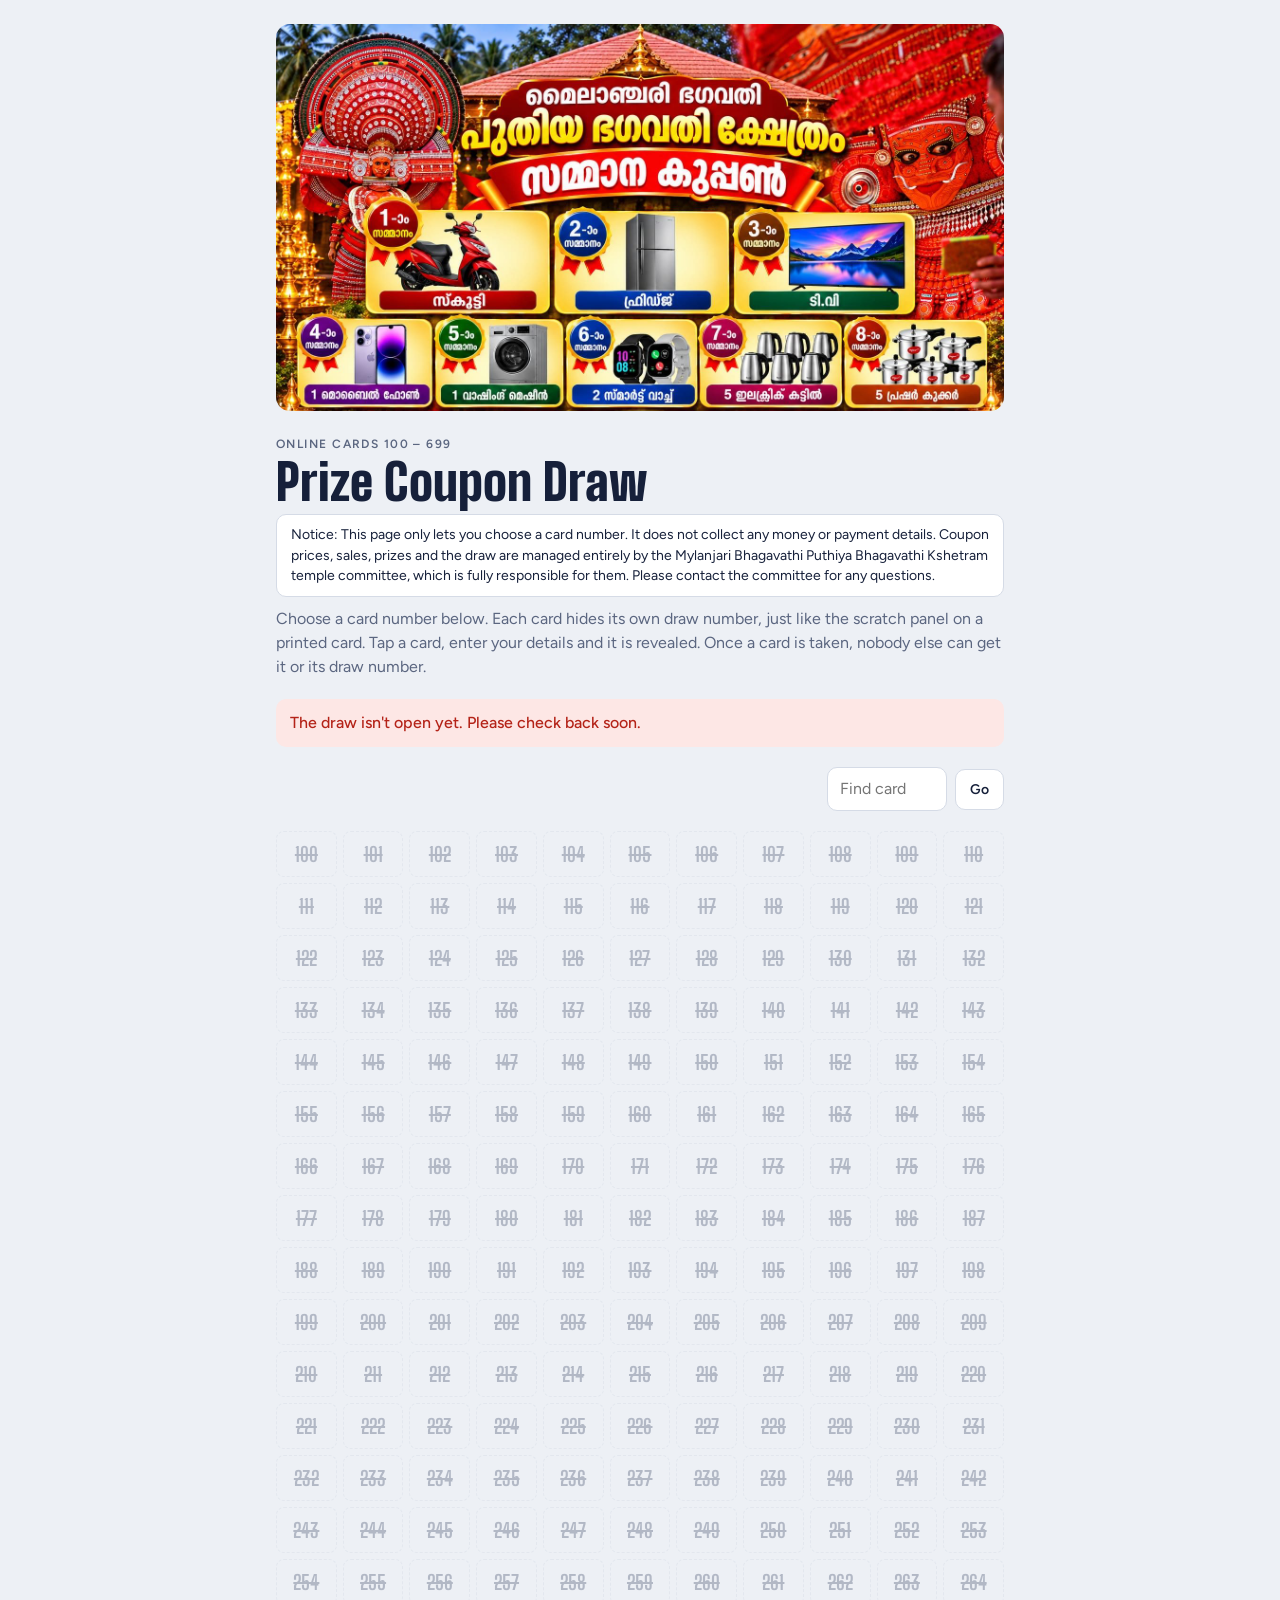
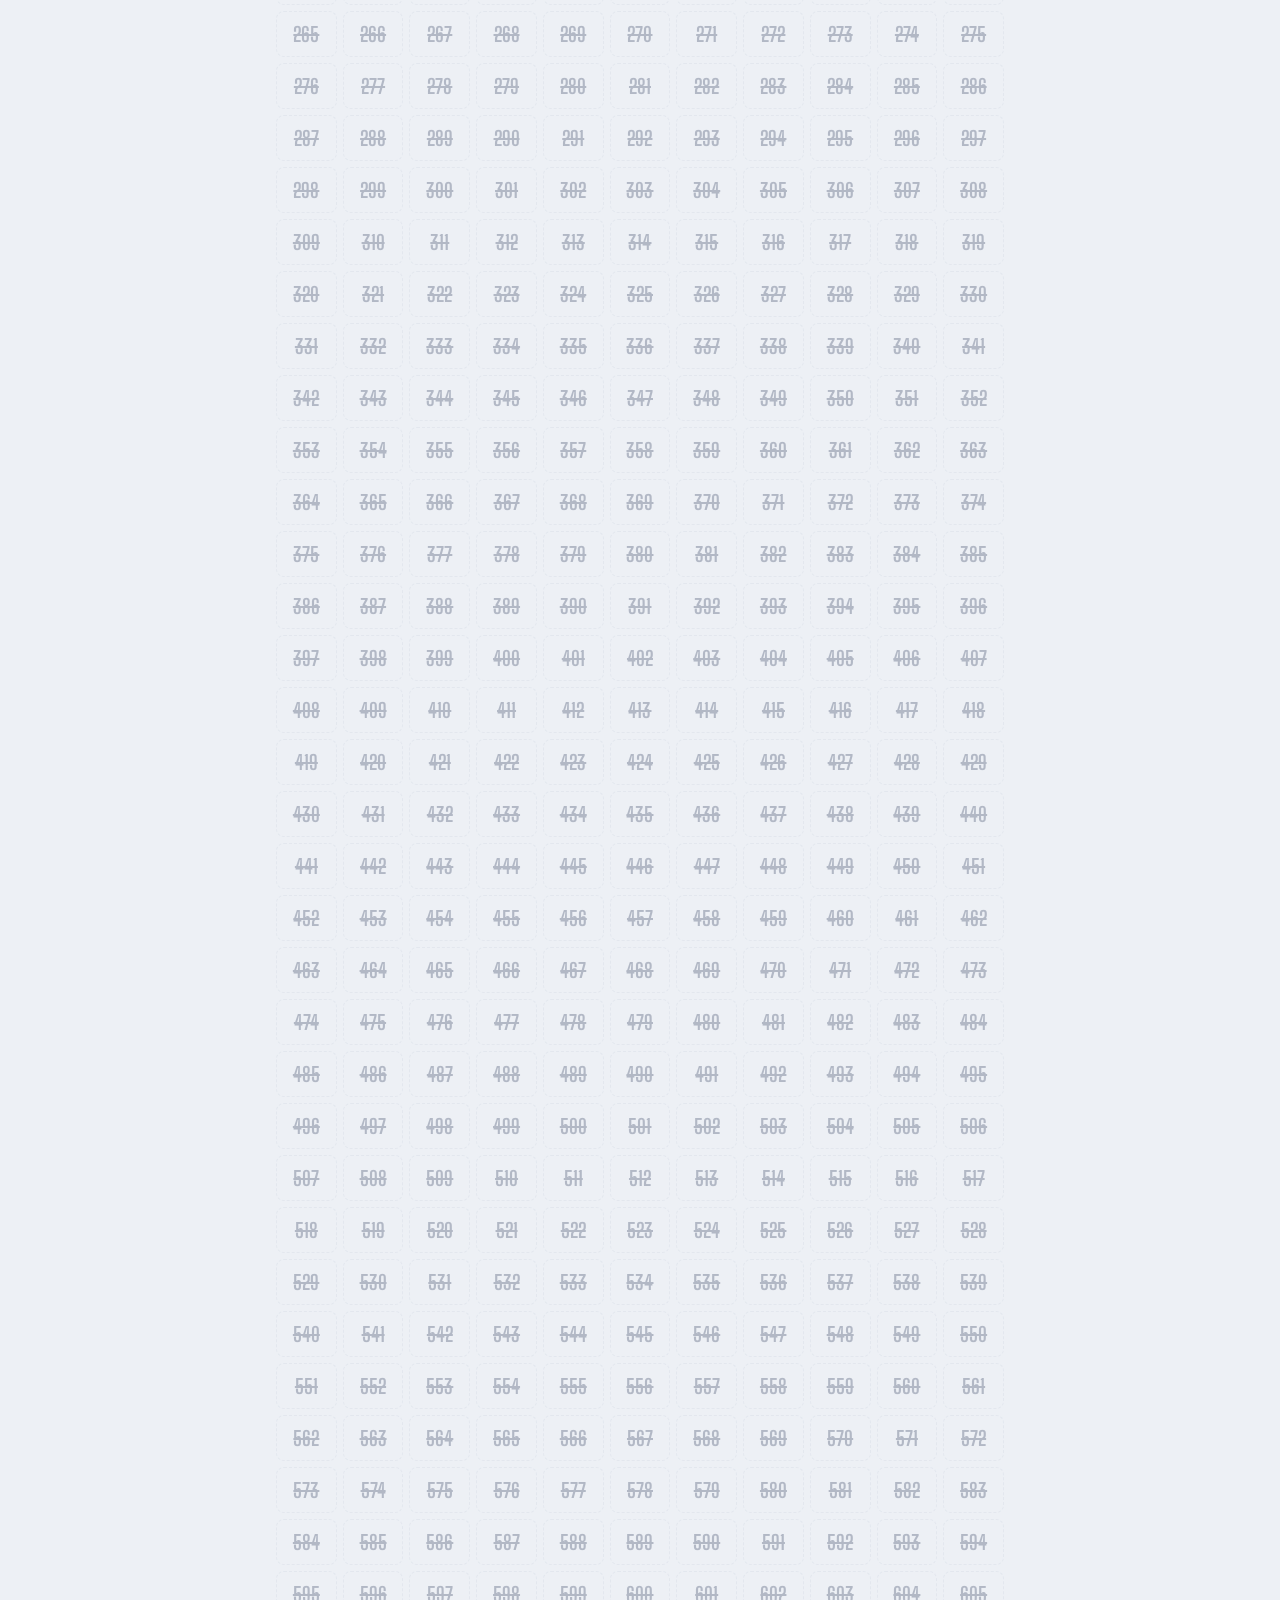
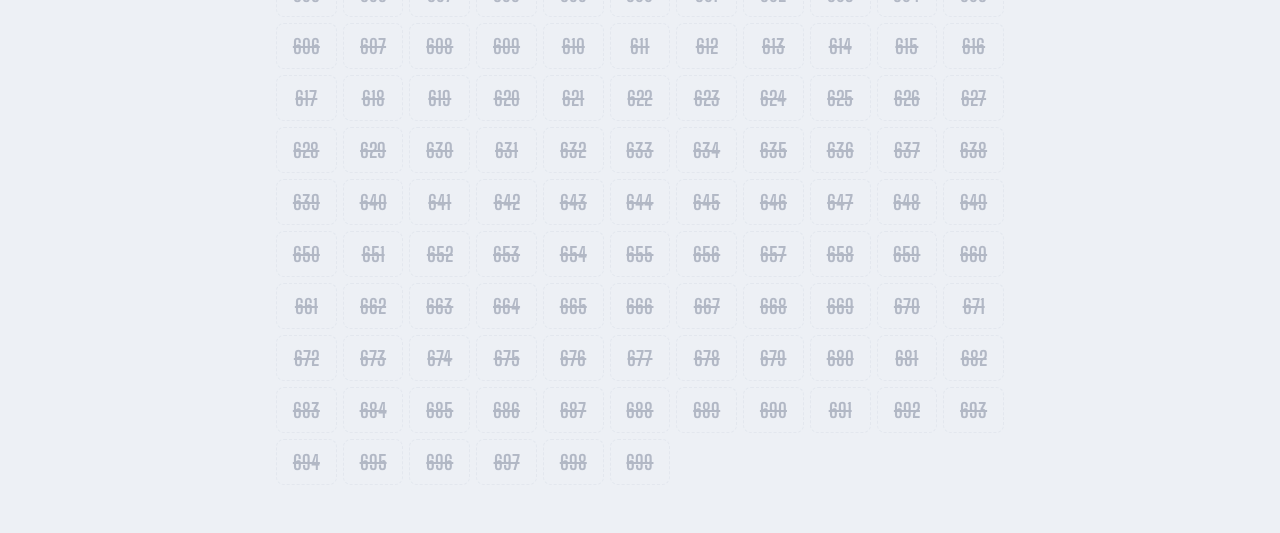
==== index.html @ 31717afc "Add coupon card selection page" ====
<!DOCTYPE html>
<html lang="en">
<head>
<meta charset="utf-8">
<meta name="viewport" content="width=device-width, initial-scale=1, viewport-fit=cover">
<meta name="robots" content="noindex, nofollow">
<title>Prize Coupon Draw</title>
<link rel="stylesheet" href="https://fonts.googleapis.com/css2?family=Big+Shoulders+Display:wght@700;900&family=Figtree:wght@400;500;600;700&display=swap">
<link rel="stylesheet" href="lottery.css?v=5">
</head>
<body>
<main class="wrap" id="lottery"></main>
<script src="lottery.js?v=5"></script>
<script>
// Paste your Apps Script web app URL here (Deploy → Manage deployments → Web app URL, ends in /exec).
var API_URL = "";

Lottery.init({
  mount: document.getElementById('lottery'),
  backend: API_URL ? Lottery.remote(API_URL) : null,
  storageKey: 'coupon-lottery-me-v2', notice: 'Notice: This page only lets you choose a card number. It does not collect any money or payment details. Coupon prices, sales, prizes and the draw are managed entirely by the Mylanjari Bhagavathi Puthiya Bhagavathi Kshetram temple committee, which is fully responsible for them. Please contact the committee for any questions.',
  banner: { src: 'coupon-banner.jpg', alt: 'Mylanjari Bhagavathi Puthiya Bhagavathi Kshetram prize coupon (മൈലാഞ്ചരി ഭഗവതി പുതിയ ഭഗവതി ക്ഷേത്രം സമ്മാന കൂപ്പൺ). Prizes: 1st scooter, 2nd fridge, 3rd TV, 4th mobile phone, 5th washing machine, 6th 2 smart watches, 7th 5 electric kettles, 8th 5 pressure cookers. ' }
});
</script>
</body>
</html>
---- lottery.css ----
:root{
  --bg:#EDF0F5; --surface:#FFFFFF; --ink:#16203A; --muted:#5B6680; --line:#D5DBE6;
  --ticket:#1F3B8C; --ticket-ink:#F6F3E8; --gold:#E9A919; --gold-ink:#2A1E00;
  --ok:#1E7A4F; --ok-bg:#E2F3EA; --warn:#9A5B00; --warn-bg:#FBEFD8; --bad:#B42318; --bad-bg:#FDE7E5;
  --scrim:rgba(10,15,30,.55);
  --display:"Big Shoulders Display","Arial Narrow",Impact,sans-serif;
  --body:"Figtree",system-ui,-apple-system,"Segoe UI",sans-serif;
  --mono:"JetBrains Mono",ui-monospace,Menlo,Consolas,monospace;
}
@media (prefers-color-scheme: dark){:root{
  --bg:#0D1322; --surface:#151D31; --ink:#E7EBF4; --muted:#93A0BC; --line:#28324A;
  --ticket:#2B4BA8; --gold:#F0B83A; --gold-ink:#241900;
  --ok:#5BD196; --ok-bg:#12301F; --warn:#F2B860; --warn-bg:#33240B; --bad:#FF8A80; --bad-bg:#3A1513;
  --scrim:rgba(0,0,0,.65); color-scheme:dark}}
*{box-sizing:border-box}
html,body{margin:0}
body{background:var(--bg);color:var(--ink);font-family:var(--body);font-size:16px;line-height:1.5}
.wrap{max-width:760px;margin:0 auto;padding:24px max(16px,env(safe-area-inset-right)) 48px max(16px,env(safe-area-inset-left));display:grid;gap:20px}
.eyebrow{font-size:12px;letter-spacing:.12em;text-transform:uppercase;color:var(--muted);font-weight:600}
h1{font-family:var(--display);font-weight:900;font-size:clamp(36px,10vw,50px);line-height:.95;margin:4px 0 8px}
h2{font-family:var(--display);font-weight:700;font-size:26px;margin:0;line-height:1.1}
p{margin:0}
.muted{color:var(--muted)}
.sr{position:absolute;width:1px;height:1px;overflow:hidden;clip:rect(0 0 0 0);white-space:nowrap}
[hidden]{display:none!important}

.hero{display:block;width:100%;max-width:100%;height:auto;aspect-ratio:1536/816;border-radius:14px;object-fit:cover;background:var(--surface)}

.drawinfo{display:inline-block;margin:0 0 10px;padding:6px 12px;border-radius:999px;background:var(--gold);color:var(--gold-ink);font-weight:700;font-size:15px}

.notice{margin:0 0 10px;padding:10px 14px;border-radius:10px;border:1px solid var(--line);background:var(--surface);font-size:14px;line-height:1.45}

/* Ticket */
.ticket{background:var(--ticket);color:var(--ticket-ink);border-radius:14px;padding:20px 22px;display:grid;gap:8px}
.t-label{font-size:12px;letter-spacing:.14em;text-transform:uppercase;opacity:.8;font-weight:600}
.number{font-family:var(--display);font-weight:900;font-size:clamp(84px,26vw,132px);line-height:.85;font-variant-numeric:tabular-nums}
.number.idle{opacity:.35}
.number.won{color:var(--gold)}
.t-foot{display:flex;justify-content:space-between;gap:10px;flex-wrap:wrap;border-top:2px dashed rgba(246,243,232,.35);padding-top:10px;font-size:14px}
.pair{display:flex;align-items:flex-end;gap:18px;flex-wrap:wrap}
.pair .cap{display:block;font-size:12px;letter-spacing:.12em;text-transform:uppercase;opacity:.8;font-weight:600}
.pair .tileno{font-family:var(--display);font-weight:700;font-size:44px;line-height:1;font-variant-numeric:tabular-nums}
.pair .arrow{font-family:var(--display);font-size:36px;opacity:.6;line-height:1;padding-bottom:6px}

/* Controls */
form{display:grid;gap:14px}
label{display:grid;gap:6px;font-weight:600;font-size:14px}
input{font:inherit;padding:12px 14px;border-radius:10px;border:1px solid var(--line);background:var(--surface);color:var(--ink);width:100%}
input:focus-visible,button:focus-visible{outline:3px solid var(--gold);outline-offset:2px}
.hint{font-weight:400;color:var(--muted);font-size:13px}
.btn{font:inherit;font-weight:700;font-size:17px;border:0;border-radius:10px;padding:15px 22px;cursor:pointer;background:var(--gold);color:var(--gold-ink)}
.btn:disabled{opacity:.5;cursor:not-allowed}
.btn-plain{font:inherit;font-weight:600;font-size:14px;border:1px solid var(--line);border-radius:10px;padding:9px 14px;cursor:pointer;background:var(--surface);color:var(--ink)}
.err{background:var(--bad-bg);color:var(--bad);border-radius:10px;padding:12px 14px;font-weight:500}
.info{background:var(--warn-bg);color:var(--warn);border-radius:10px;padding:12px 14px;font-weight:500}

/* Tile board */
.toolbar{display:flex;justify-content:space-between;align-items:center;gap:12px;flex-wrap:wrap}
.count{font-family:var(--display);font-weight:700;font-size:22px;font-variant-numeric:tabular-nums}
.count small{font-family:var(--body);font-weight:500;font-size:13px;color:var(--muted);margin-left:6px}
.find{display:flex;gap:8px;align-items:center}
.find input{width:120px;padding:9px 12px}
.grid{display:grid;grid-template-columns:repeat(auto-fill,minmax(58px,1fr));gap:6px}
.tile{font-family:var(--display);font-weight:700;font-size:20px;line-height:1;padding:12px 0;border-radius:8px;border:1px solid var(--line);background:var(--surface);color:var(--ink);cursor:pointer;font-variant-numeric:tabular-nums;transition:transform .12s ease, border-color .12s ease}
.tile:hover:not(:disabled){border-color:var(--ticket);transform:translateY(-1px)}
.tile:disabled{background:transparent;color:var(--muted);opacity:.4;text-decoration:line-through;border-style:dashed;cursor:not-allowed}
.tile.mine,.tile.mine:disabled{background:var(--gold);color:var(--gold-ink);border:1px solid var(--gold);opacity:1;text-decoration:none}
.tile.flash{outline:3px solid var(--gold);outline-offset:2px}
.grid.locked .tile:not(:disabled){cursor:default}

/* Pick sheet */
.overlay{position:fixed;inset:0;background:var(--scrim);display:grid;align-items:end;justify-items:center;z-index:20}
.sheet{background:var(--bg);width:100%;max-width:520px;border-radius:16px 16px 0 0;padding:20px max(16px,env(safe-area-inset-right)) calc(20px + env(safe-area-inset-bottom)) max(16px,env(safe-area-inset-left));display:grid;gap:14px;max-height:94vh;overflow:auto}
@media (min-width:600px){.overlay{align-items:center}.sheet{border-radius:16px;padding:24px}}
.sheet-head{display:flex;justify-content:space-between;align-items:center;gap:12px}
.x{font:inherit;font-size:26px;line-height:1;background:none;border:0;color:var(--muted);cursor:pointer;padding:4px 8px}
.done{display:grid;gap:12px}

@media (prefers-reduced-motion: reduce){*{transition:none!important;animation:none!important}}
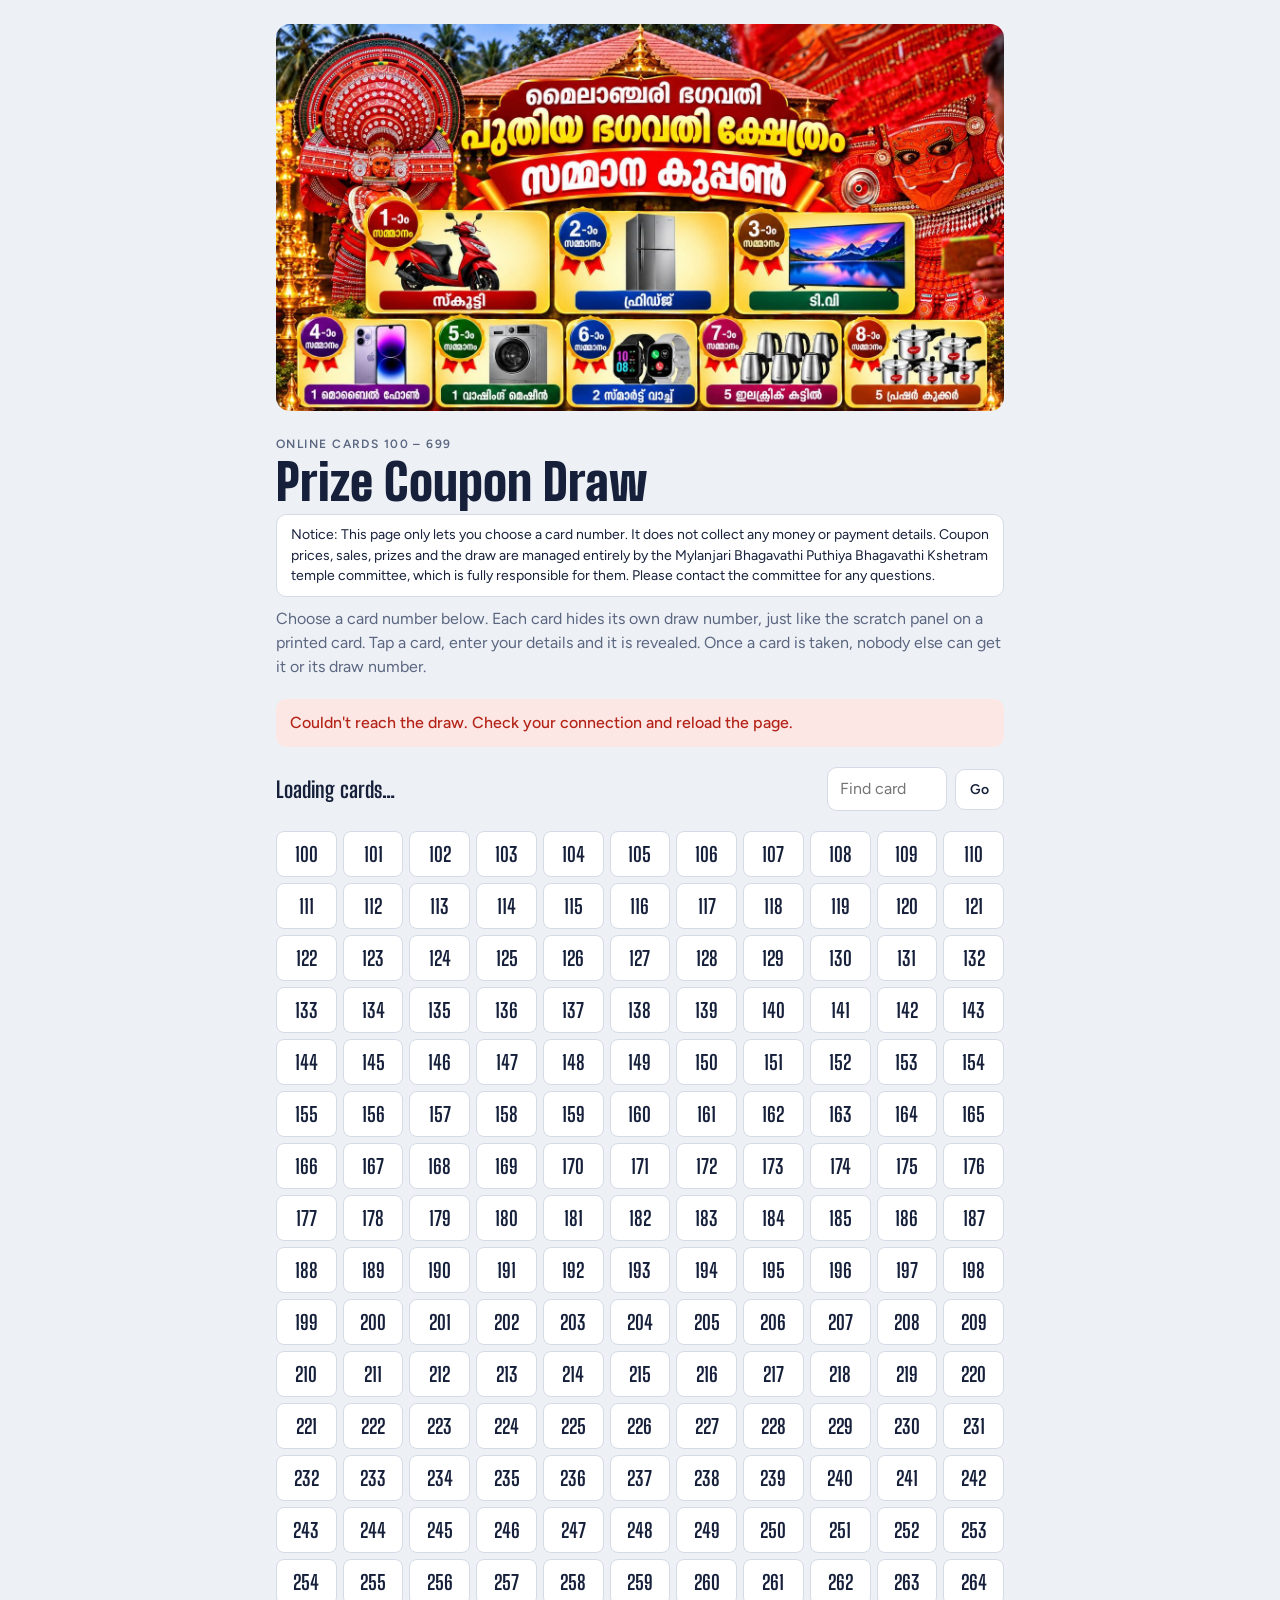
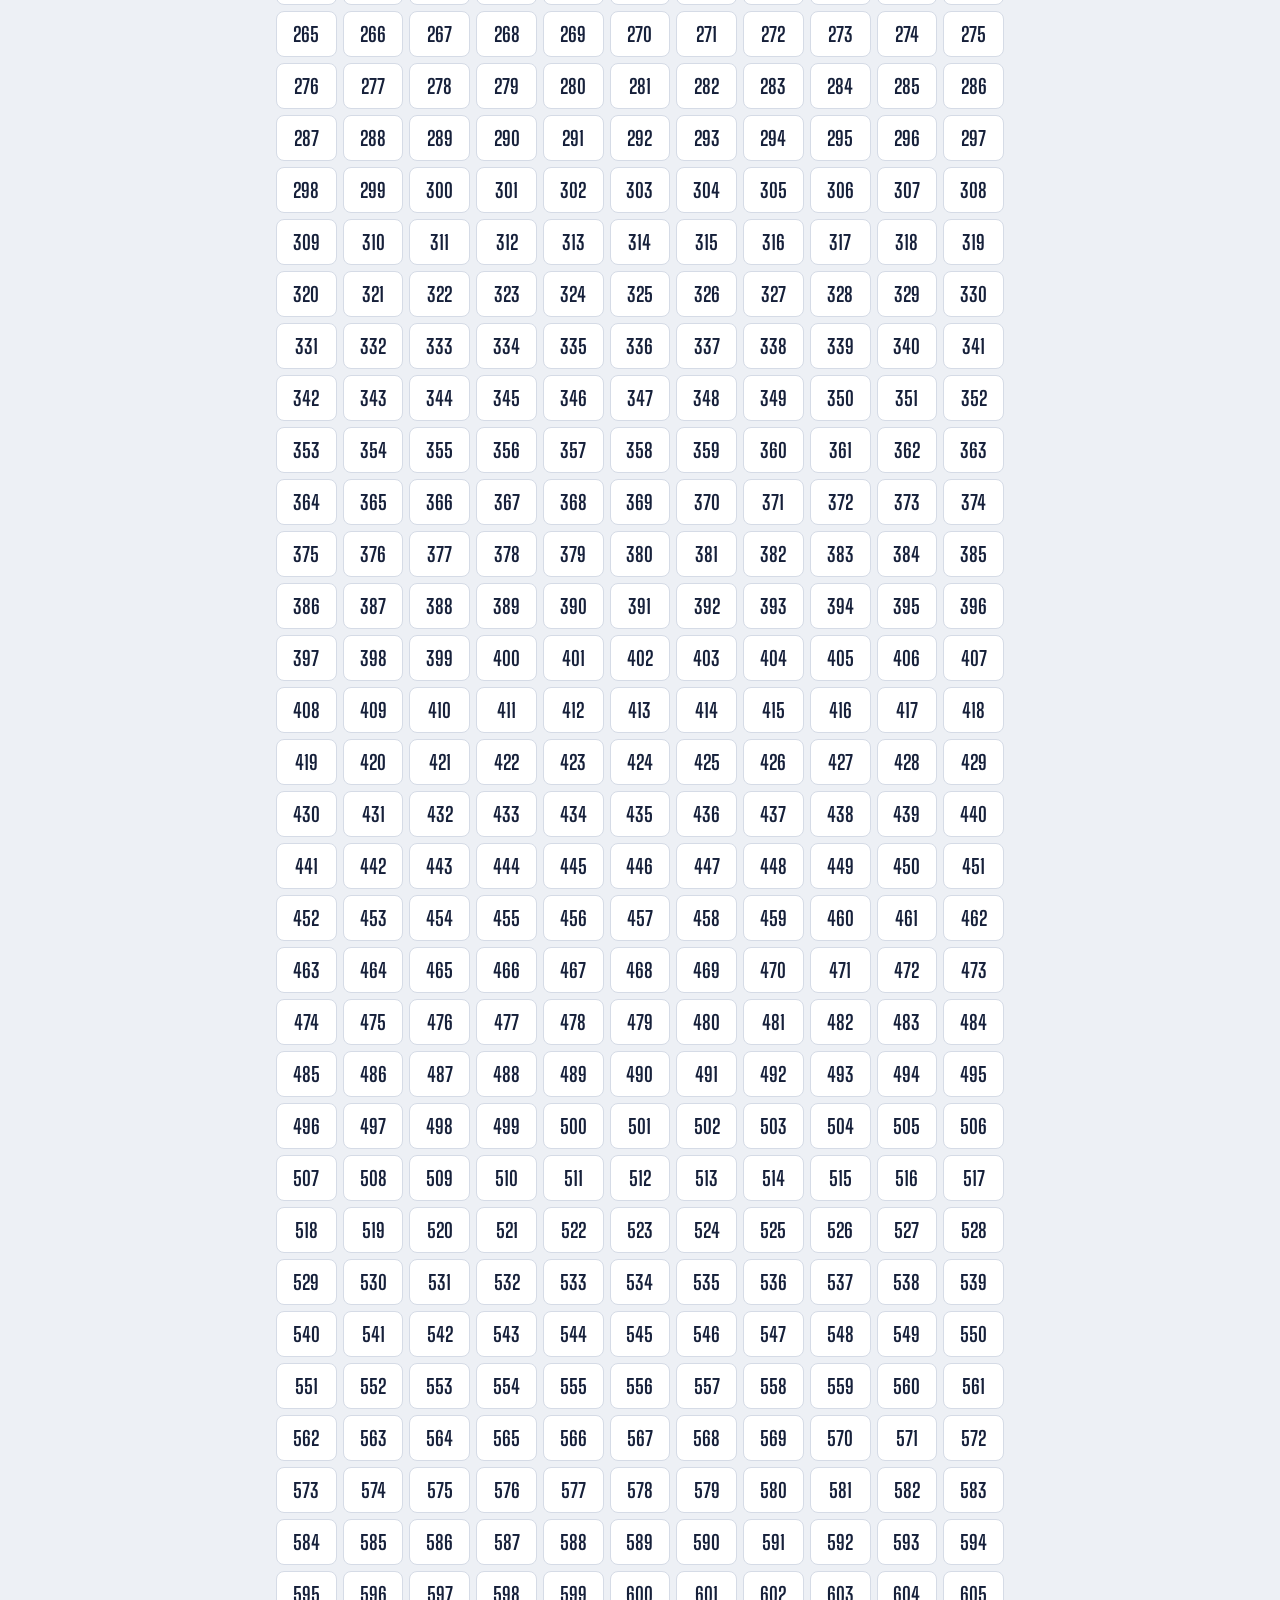
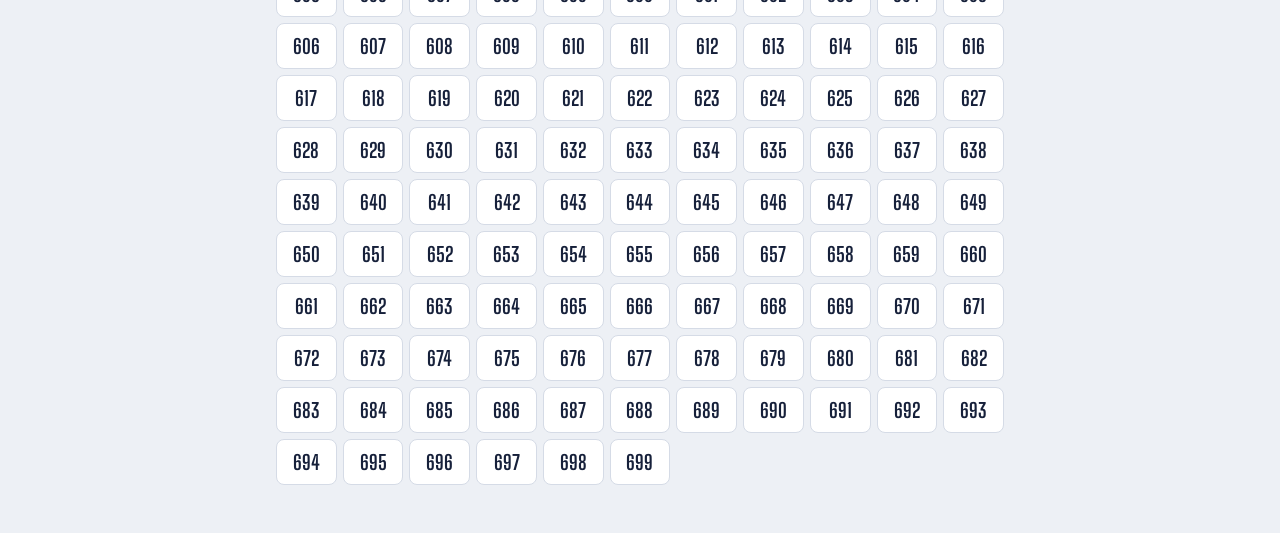
==== commit d9e919c9: "Connect page to the Apps Script backend" ====
--- a/index.html
+++ b/index.html
@@ -13,7 +13,7 @@
 <script src="lottery.js?v=5"></script>
 <script>
 // Paste your Apps Script web app URL here (Deploy → Manage deployments → Web app URL, ends in /exec).
-var API_URL = "";
+var API_URL = "https://script.google.com/macros/s/AKfycbwGw5hdv94x71UFCHoSE1ElI6HtYVI3xRVMPapwN5gmTDGfzA4bxnSbI70qsNq84HfB/exec";
 
 Lottery.init({
   mount: document.getElementById('lottery'),
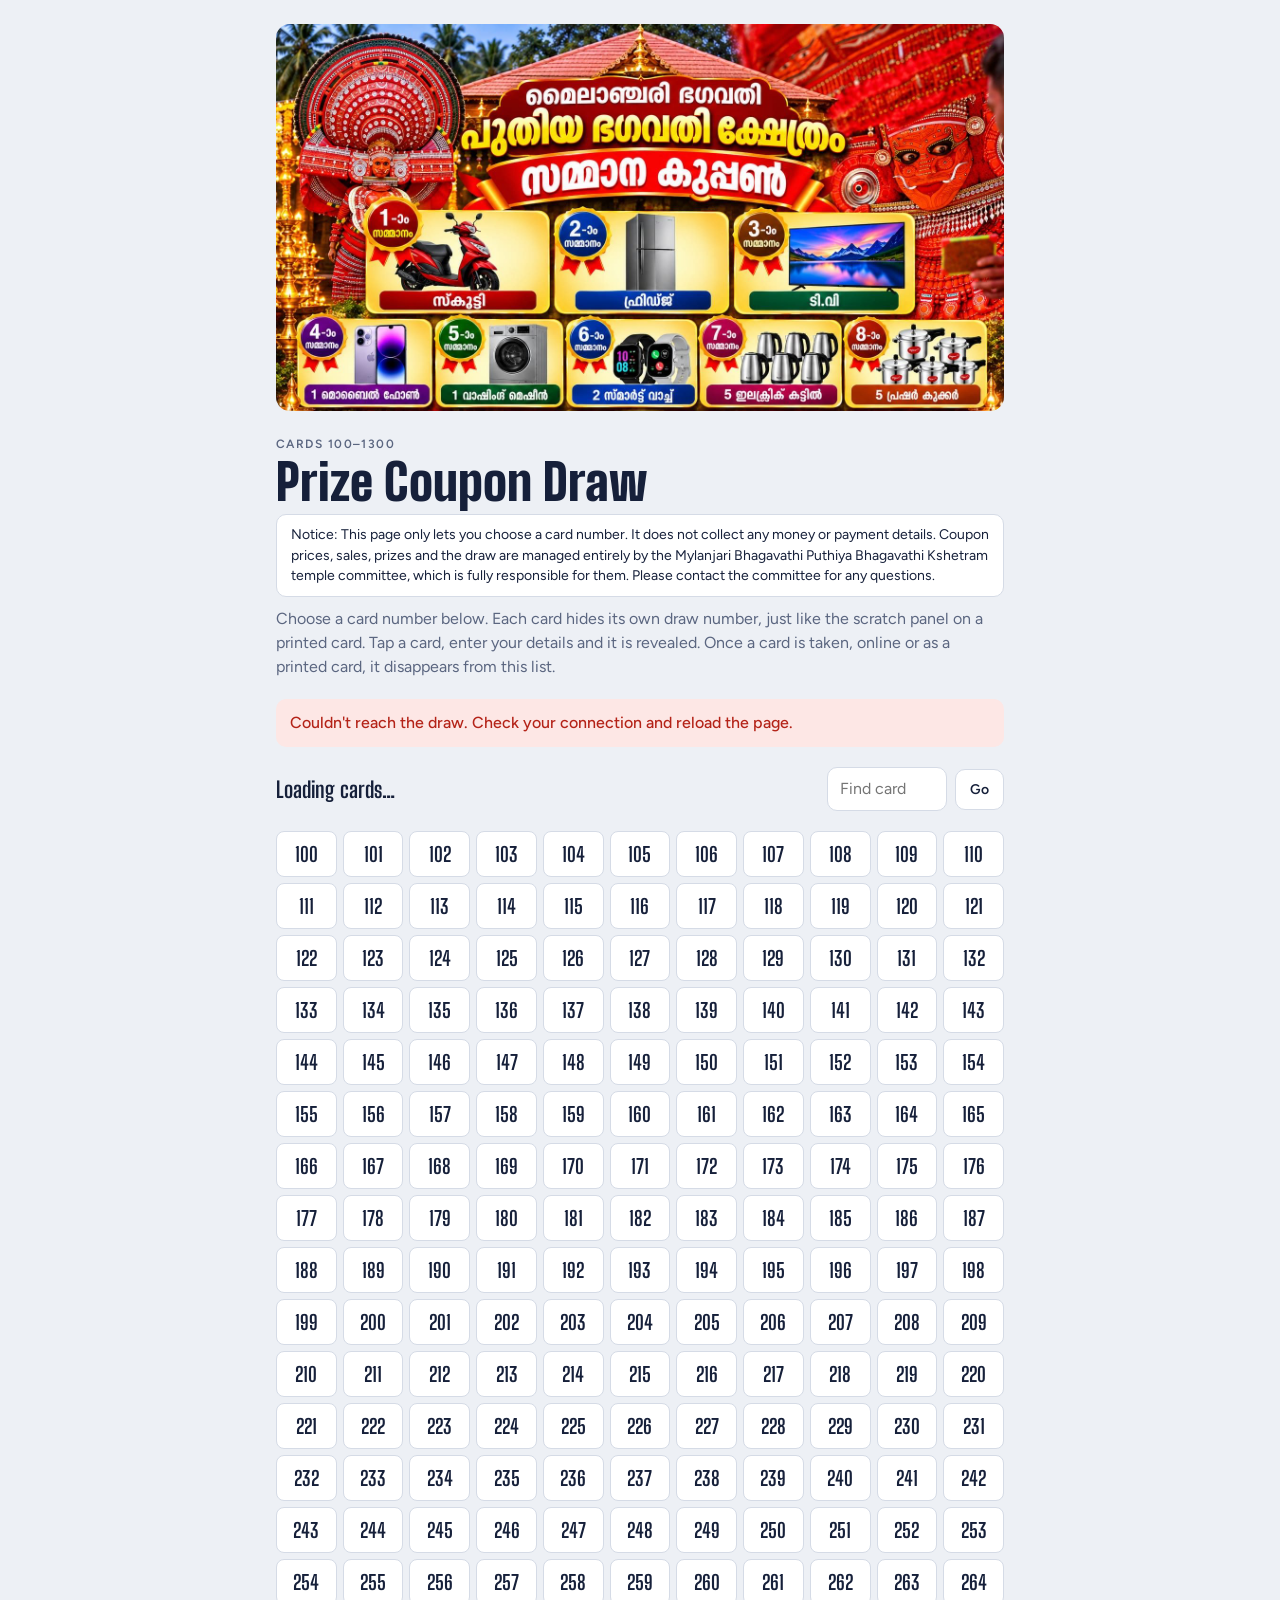
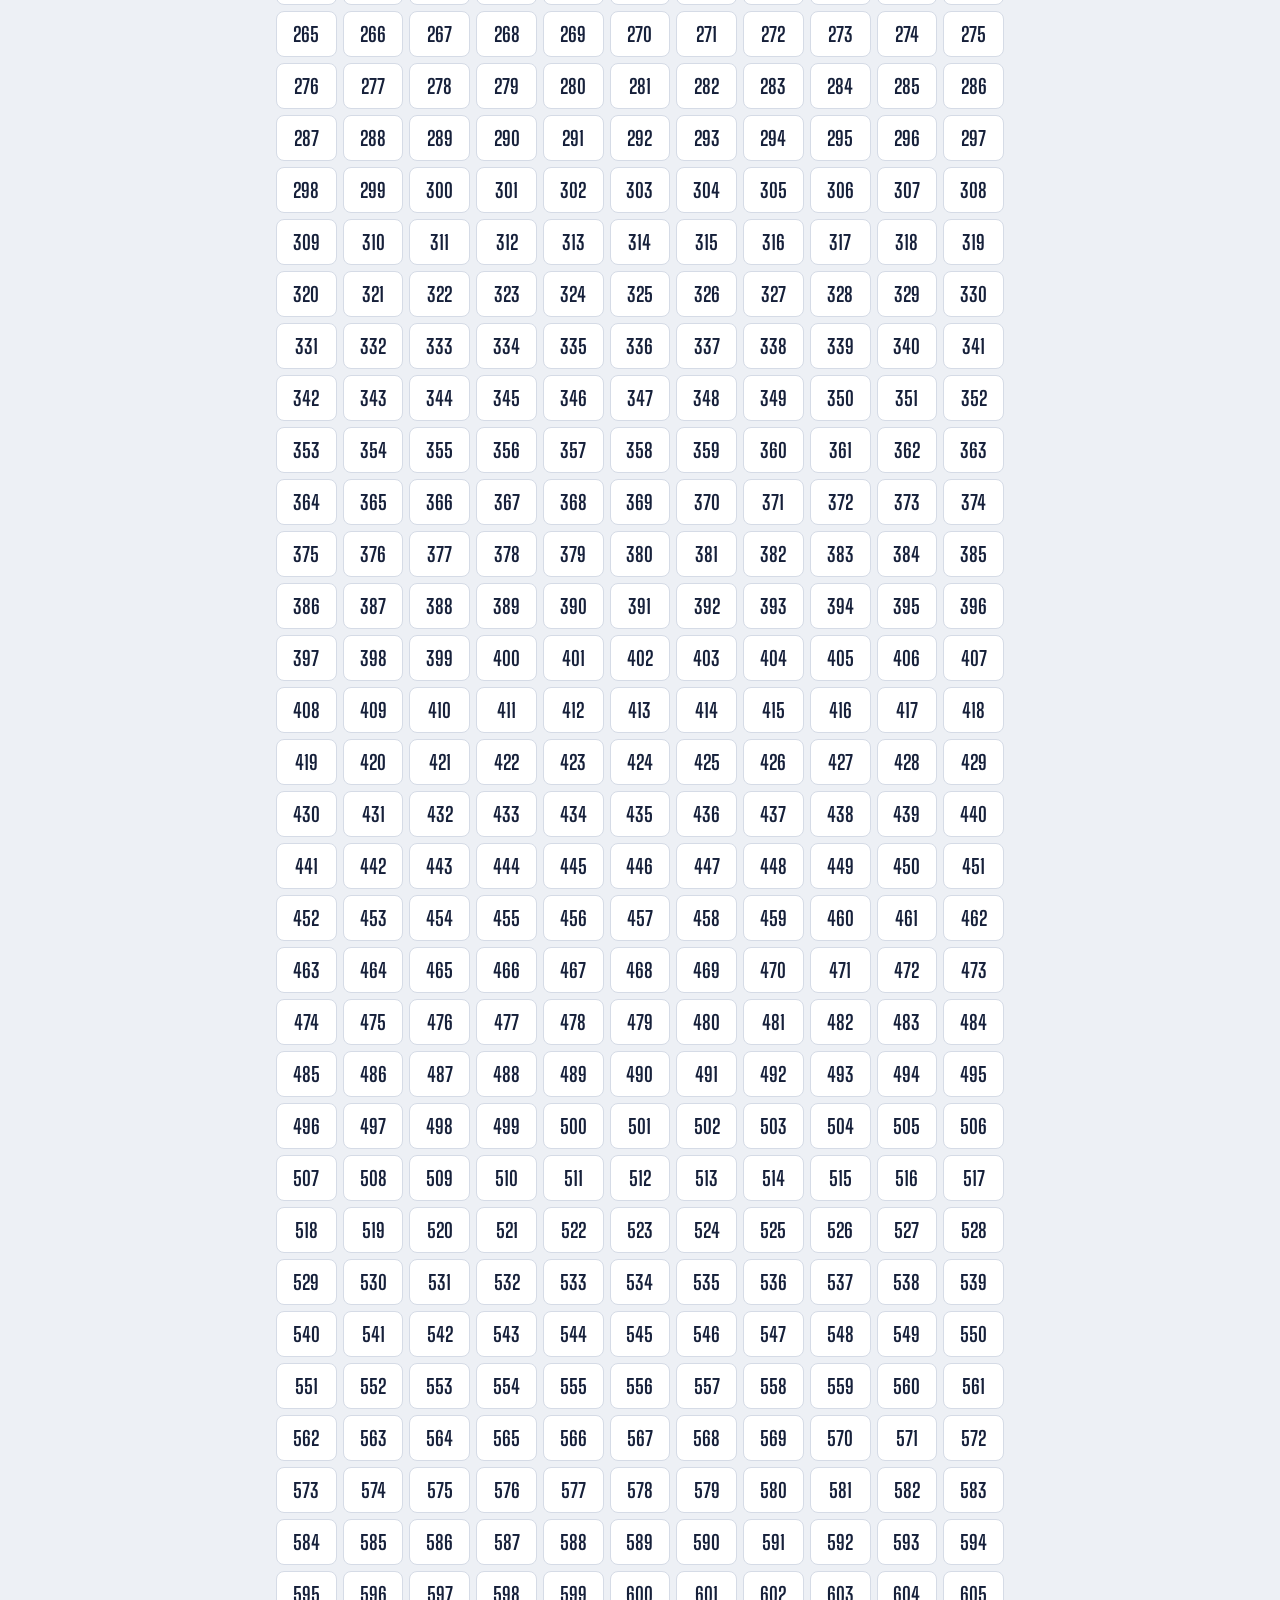
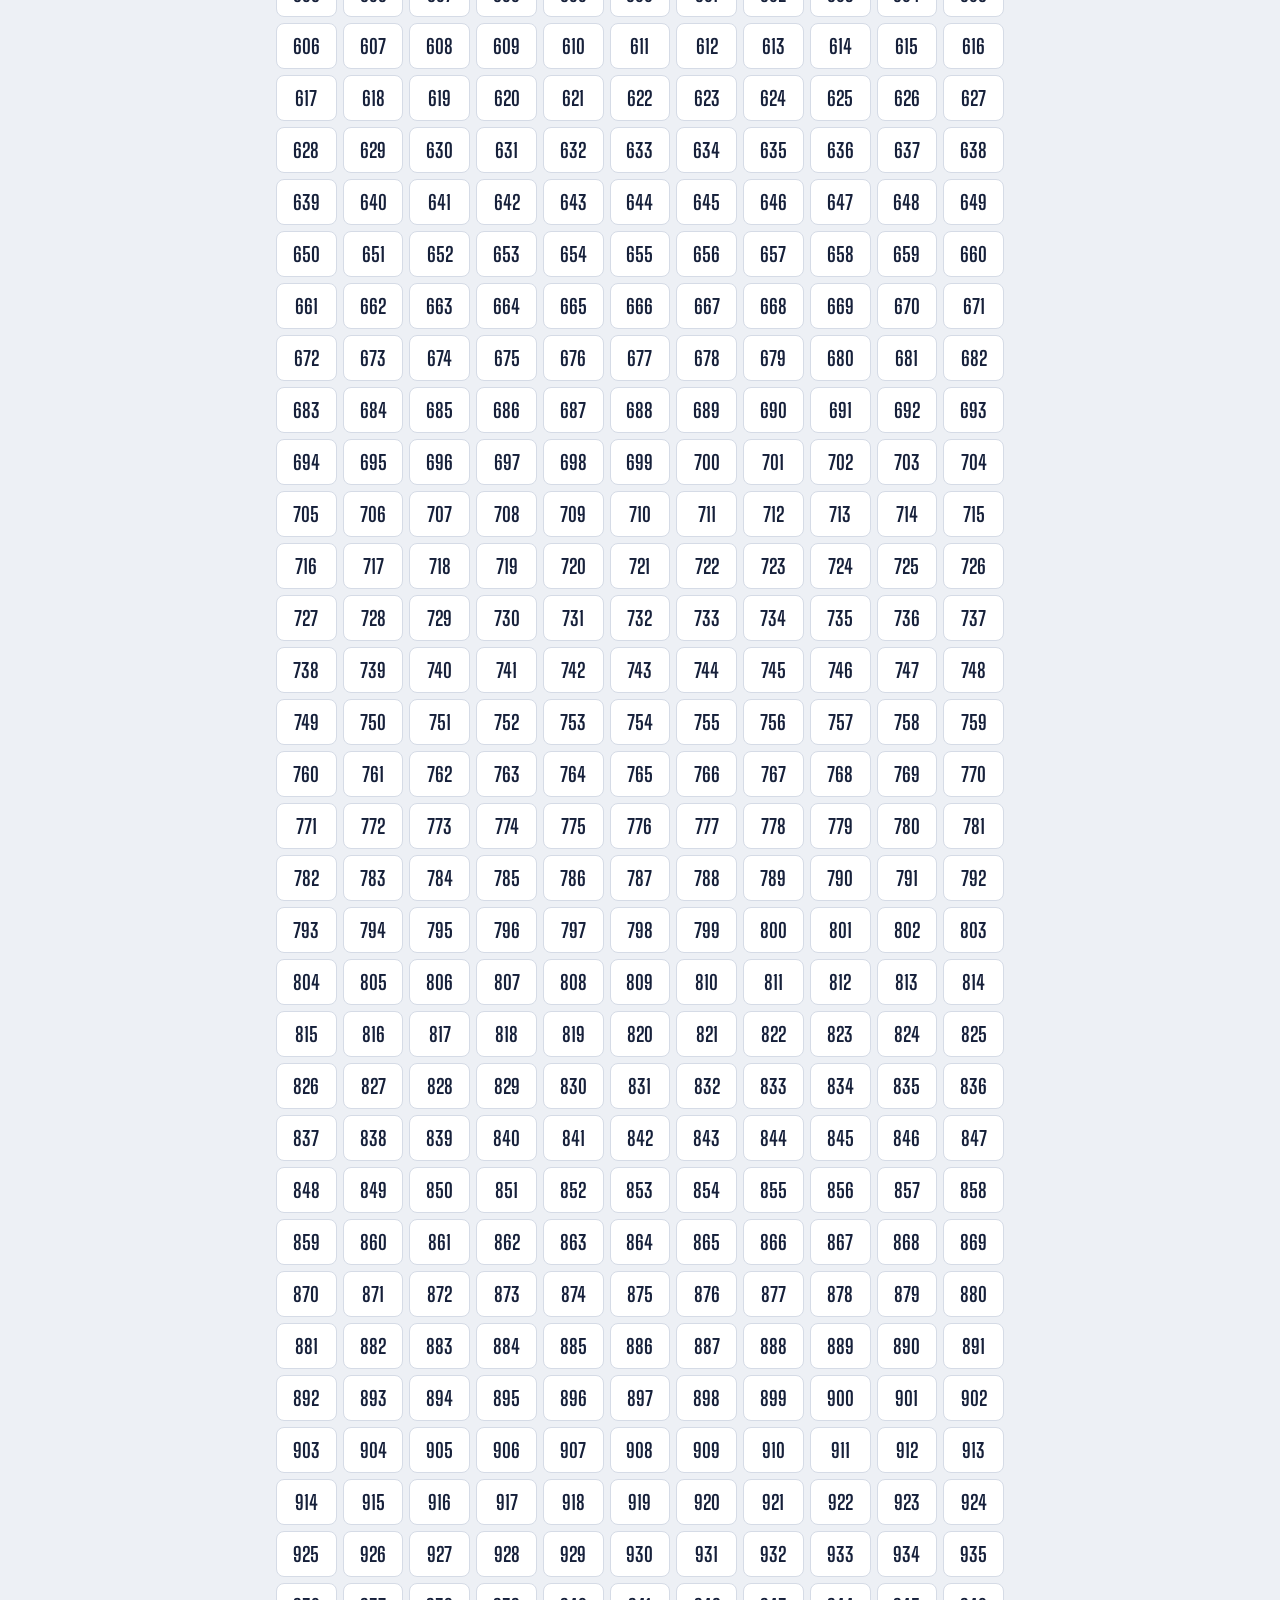
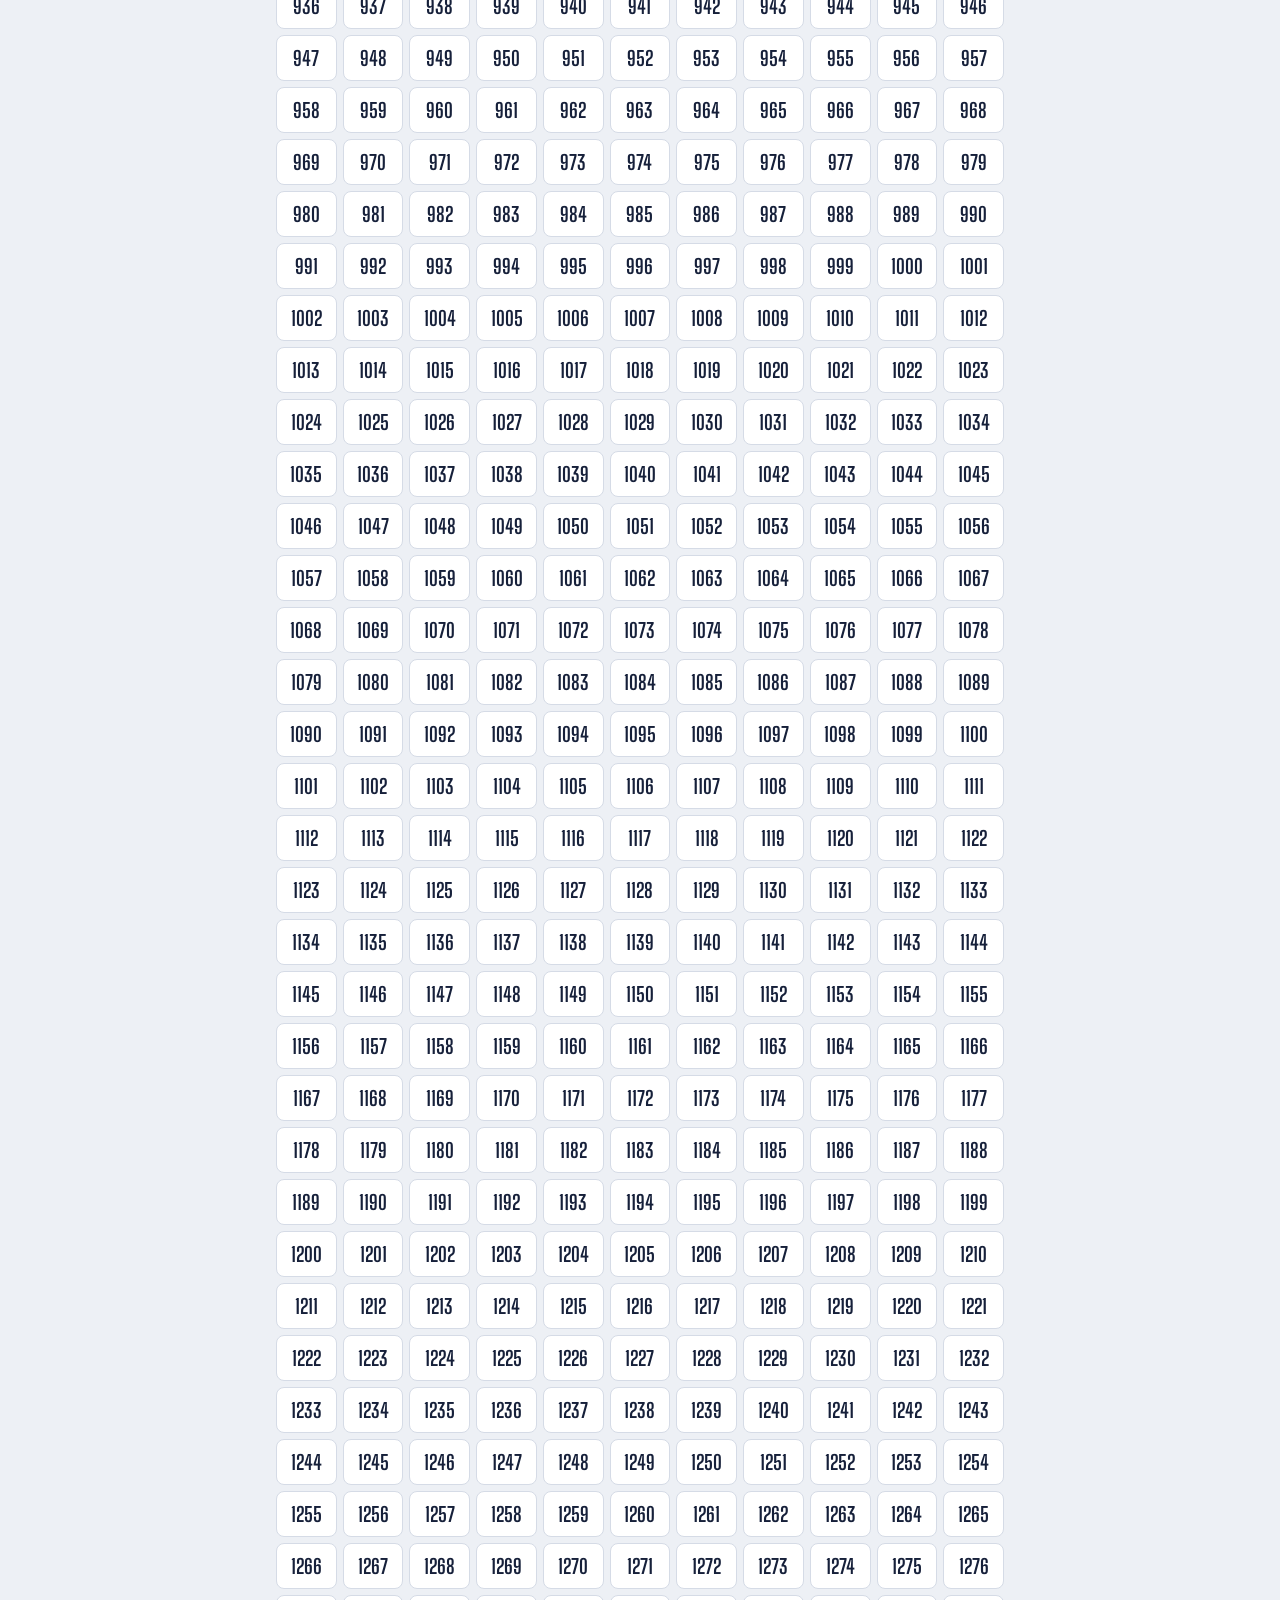
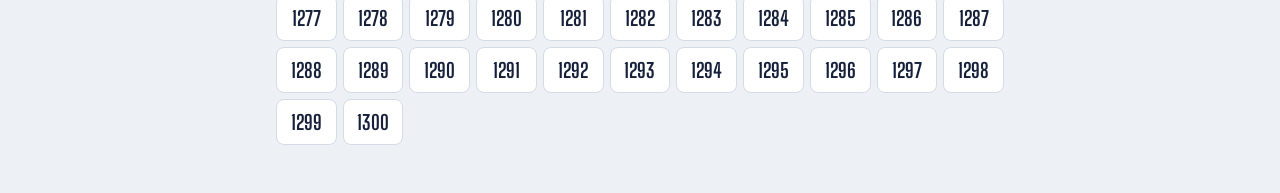
==== commit 2d9c2d2b: "Show all cards 100-1300; printed-card sales recorded in the Print tab hide the card online" ====
--- a/index.html
+++ b/index.html
@@ -6,11 +6,11 @@
 <meta name="robots" content="noindex, nofollow">
 <title>Prize Coupon Draw</title>
 <link rel="stylesheet" href="https://fonts.googleapis.com/css2?family=Big+Shoulders+Display:wght@700;900&family=Figtree:wght@400;500;600;700&display=swap">
-<link rel="stylesheet" href="lottery.css?v=5">
+<link rel="stylesheet" href="lottery.css?v=6">
 </head>
 <body>
 <main class="wrap" id="lottery"></main>
-<script src="lottery.js?v=5"></script>
+<script src="lottery.js?v=6"></script>
 <script>
 // Paste your Apps Script web app URL here (Deploy → Manage deployments → Web app URL, ends in /exec).
 var API_URL = "https://script.google.com/macros/s/AKfycbwGw5hdv94x71UFCHoSE1ElI6HtYVI3xRVMPapwN5gmTDGfzA4bxnSbI70qsNq84HfB/exec";
